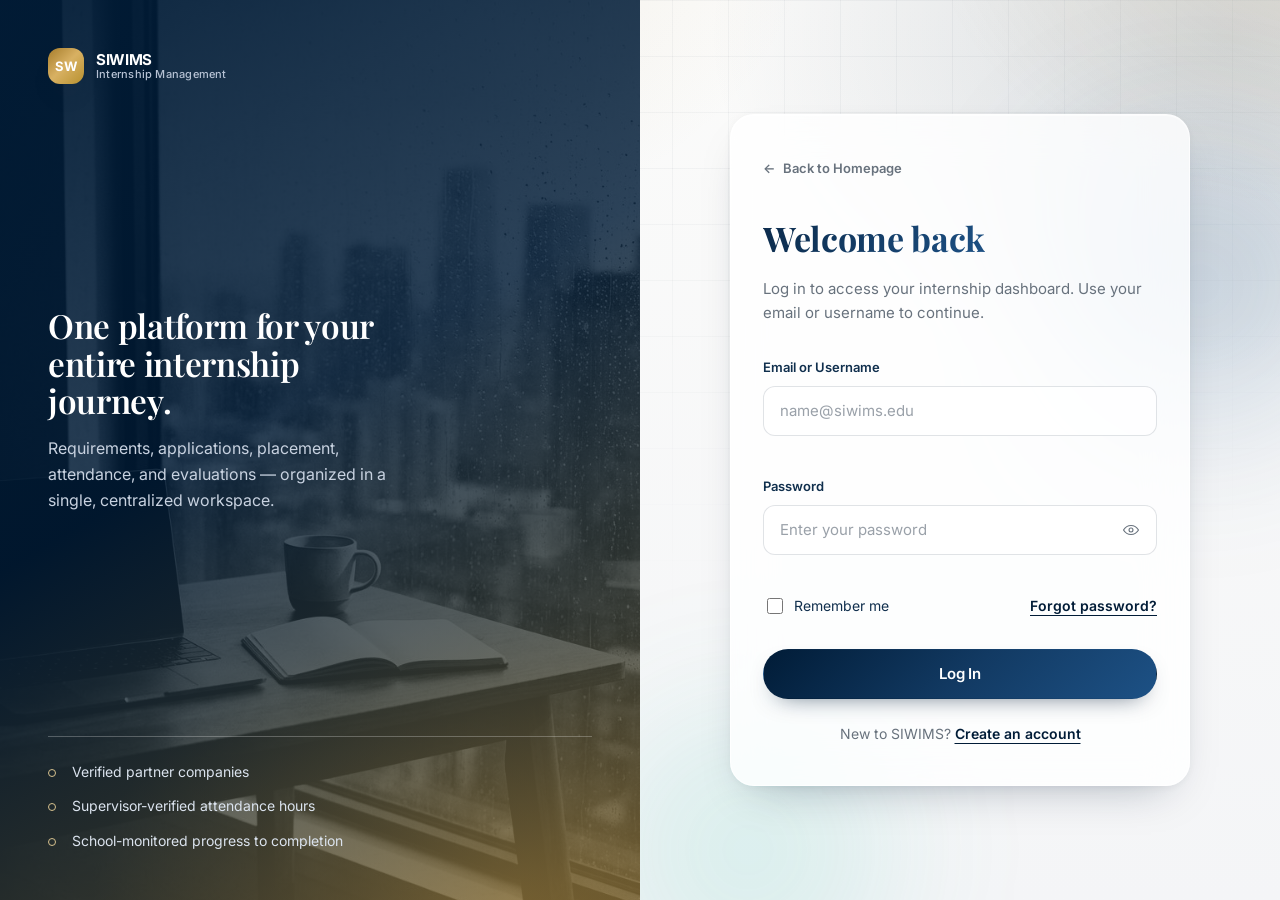
==== login.html @ 23175df8 "initial draft" ====
<!DOCTYPE html>
<html lang="en">
  <head>
    <meta charset="UTF-8" />
    <meta name="viewport" content="width=device-width, initial-scale=1.0" />
    <title>Log In | SIWIMS</title>
    <link rel="preconnect" href="https://fonts.googleapis.com" />
    <link rel="preconnect" href="https://fonts.gstatic.com" crossorigin />
    <link
      href="https://fonts.googleapis.com/css2?family=Inter:wght@400;500;600;700;800&family=Playfair+Display:wght@500;600;700&display=swap"
      rel="stylesheet"
    />
    <link rel="stylesheet" href="css/style.css" />
    <link rel="stylesheet" href="css/login.css" />
  </head>
  <body class="login-body">
    <div class="ambient" aria-hidden="true">
      <span class="orb orb--a"></span>
      <span class="orb orb--b"></span>
      <span class="orb orb--c"></span>
    </div>

    <main class="login-shell">
      <!-- ==================== Brand panel ==================== -->
      <section class="login-aside" aria-label="About SIWIMS">
        <img
          class="login-aside-image"
          src="assets/images/login-side.jpg"
          alt="Minimal modern workspace with a laptop and notebook"
        />
        <div class="login-aside-overlay">
          <a class="brand login-brand" href="index.html">
            <span class="brand-mark" aria-hidden="true">SW</span>
            <span class="brand-name">
              <strong>SIWIMS</strong>
              <span>Internship Management</span>
            </span>
          </a>

          <div class="login-aside-copy">
            <h2>One platform for your entire internship journey.</h2>
            <p>
              Requirements, applications, placement, attendance, and
              evaluations &mdash; organized in a single, centralized workspace.
            </p>
          </div>

          <ul class="login-aside-points">
            <li>Verified partner companies</li>
            <li>Supervisor-verified attendance hours</li>
            <li>School-monitored progress to completion</li>
          </ul>
        </div>
      </section>

      <!-- ==================== Form panel ==================== -->
      <section class="login-main">
        <div class="login-card glass glass--strong">
          <a class="login-back" href="index.html">
            <span aria-hidden="true">&larr;</span> Back to Homepage
          </a>

          <header class="login-header">
            <span class="brand login-mobile-brand">
              <span class="brand-mark" aria-hidden="true">SW</span>
              <span class="brand-name"><strong>SIWIMS</strong></span>
            </span>
            <h1 class="login-title">Welcome back</h1>
            <p class="login-subtitle">
              Log in to access your internship dashboard. Use your email or
              username to continue.
            </p>
          </header>

          <div
            id="loginAlert"
            class="alert alert--error"
            role="alert"
            aria-live="polite"
            hidden
          >
            <span id="loginAlertText"></span>
          </div>

          <form id="loginForm" class="login-form" novalidate>
            <div class="form-field">
              <label class="form-label" for="identifier">Email or Username</label>
              <input
                class="form-control"
                type="text"
                id="identifier"
                name="identifier"
                autocomplete="username"
                placeholder="name@siwims.edu"
                aria-describedby="identifierError"
                required
              />
              <p class="form-error" id="identifierError" aria-live="polite"></p>
            </div>

            <div class="form-field">
              <label class="form-label" for="password">Password</label>
              <div class="password-wrap">
                <input
                  class="form-control"
                  type="password"
                  id="password"
                  name="password"
                  autocomplete="current-password"
                  placeholder="Enter your password"
                  aria-describedby="passwordError"
                  required
                />
                <button
                  class="password-toggle"
                  type="button"
                  id="passwordToggle"
                  aria-label="Show password"
                  aria-pressed="false"
                >
                  <svg
                    class="icon-eye"
                    viewBox="0 0 24 24"
                    fill="none"
                    stroke="currentColor"
                    stroke-width="1.5"
                    stroke-linecap="round"
                    stroke-linejoin="round"
                    aria-hidden="true"
                  >
                    <path d="M2 12s3.6-6 10-6 10 6 10 6-3.6 6-10 6-10-6-10-6Z" />
                    <circle cx="12" cy="12" r="2.6" />
                  </svg>
                  <svg
                    class="icon-eye-off"
                    viewBox="0 0 24 24"
                    fill="none"
                    stroke="currentColor"
                    stroke-width="1.5"
                    stroke-linecap="round"
                    stroke-linejoin="round"
                    aria-hidden="true"
                    hidden
                  >
                    <path d="M3 3l18 18" />
                    <path d="M10.6 6.2A9.7 9.7 0 0 1 12 6c6.4 0 10 6 10 6a17 17 0 0 1-3.3 3.9" />
                    <path d="M6.3 7.5A16.6 16.6 0 0 0 2 12s3.6 6 10 6a9.6 9.6 0 0 0 3.7-.7" />
                  </svg>
                </button>
              </div>
              <p class="form-error" id="passwordError" aria-live="polite"></p>
            </div>

            <div class="login-row">
              <label class="checkbox">
                <input type="checkbox" id="rememberMe" name="rememberMe" />
                <span>Remember me</span>
              </label>
              <a class="btn-link" href="#" id="forgotPassword">Forgot password?</a>
            </div>

            <button class="btn btn-primary login-submit" type="submit" id="loginSubmit">
              Log In
            </button>
          </form>

          <p class="login-signup">
            New to SIWIMS?
            <a class="btn-link" href="register.html">Create an account</a>
          </p>
        </div>
      </section>
    </main>

    <script src="js/auth.js"></script>
    <script src="js/login.js"></script>
  </body>
</html>
---- css/style.css ----
/* ==========================================================================
   SIWIMS - Shared Design System
   Student Internship and Work Immersion Management System
   Navy-and-gold premium academic identity: serif display headings,
   sans-serif interface text, white surfaces.
   ========================================================================== */

/* --------------------------------------------------------------------------
   1. Design tokens
   -------------------------------------------------------------------------- */
:root {
  /* Brand palette (deep navy + warm gold on white) */
  --color-primary: #011c37;
  --color-primary-hover: #102f4d;
  --color-secondary: #102f4d;
  --color-accent: #aa8439;
  --color-accent-hover: #96732f;
  --color-accent-light: #d6c18e;
  --color-accent-soft: rgba(170, 132, 57, 0.12);
  --color-background: #fefefe;
  --color-surface: #ffffff;
  --color-background-secondary: #f5f5f3;
  --color-border: #e7e7e4;
  --color-text-muted: #68727d;
  --color-text: #252b32;

  /* Functional status colors (used sparingly, always paired with text) */
  --color-success: #27845a;
  --color-success-bg: #e7f2ec;
  --color-warning: #c28a28;
  --color-warning-bg: #faf2e1;
  --color-danger: #c34d4d;
  --color-danger-bg: #f9ebeb;
  --color-info: #3976a8;
  --color-info-bg: #eaf1f8;
  --color-inactive: #858b91;
  --color-inactive-bg: #f0f1f3;

  /* Typography */
  --font-heading: "Playfair Display", Georgia, "Times New Roman", serif;
  --font-primary: "Inter", -apple-system, BlinkMacSystemFont, "Segoe UI",
    Roboto, Arial, sans-serif;

  /* Raw channels (for layered rgba compositing) */
  --primary-rgb: 1, 28, 55;
  --accent-rgb: 170, 132, 57;

  /* Shape */
  --radius-sm: 8px;
  --radius-md: 12px;
  --radius-lg: 18px;
  --radius-xl: 24px;
  --radius-2xl: 32px;
  --radius-pill: 999px;

  /* Elevation */
  --shadow-sm: 0 1px 2px rgba(1, 28, 55, 0.05);
  --shadow-md: 0 8px 24px rgba(1, 28, 55, 0.08);
  --shadow-lg: 0 20px 48px rgba(1, 28, 55, 0.12);
  --shadow-xl: 0 36px 80px -32px rgba(1, 28, 55, 0.45);
  --shadow-accent: 0 16px 36px -16px rgba(170, 132, 57, 0.55);

  /* Glassmorphism surfaces */
  --glass-bg: rgba(255, 255, 255, 0.62);
  --glass-bg-strong: rgba(255, 255, 255, 0.82);
  --glass-bg-soft: rgba(255, 255, 255, 0.4);
  --glass-border: rgba(255, 255, 255, 0.7);
  --glass-border-soft: rgba(255, 255, 255, 0.38);
  --glass-blur: blur(22px) saturate(165%);
  --glass-shadow: 0 20px 44px -24px rgba(1, 28, 55, 0.34),
    0 2px 10px rgba(1, 28, 55, 0.05), inset 0 1px 0 rgba(255, 255, 255, 0.55);

  /* Gradients */
  --grad-primary: linear-gradient(135deg, #011c37 0%, #123a63 52%, #1d5185 100%);
  --grad-accent: linear-gradient(135deg, #a67c2b 0%, #d8b163 48%, #b8912f 100%);
  --grad-royal: linear-gradient(135deg, #22306b 0%, #3f5bd6 55%, #6d8bff 100%);
  --grad-emerald: linear-gradient(135deg, #063b39 0%, #0f9b8e 55%, #35c4b0 100%);
  --grad-violet: linear-gradient(135deg, #3a1d63 0%, #7c5cff 55%, #a98bff 100%);
  --grad-page: radial-gradient(
      1100px 620px at 12% -8%,
      rgba(170, 132, 57, 0.16),
      transparent 60%
    ),
    radial-gradient(
      900px 600px at 96% 4%,
      rgba(1, 28, 55, 0.14),
      transparent 58%
    ),
    linear-gradient(180deg, #fbfbfa 0%, #f4f5f7 100%);

  /* Motion */
  --ease-out: cubic-bezier(0.22, 1, 0.36, 1);
  --ease-spring: cubic-bezier(0.34, 1.56, 0.64, 1);
  --duration: 240ms;

  /* Role accent defaults (overridden per dashboard role) */
  --role-accent: var(--color-accent);
  --role-rgb: var(--accent-rgb);
  --role-grad: var(--grad-accent);

  /* Spacing scale */
  --space-1: 4px;
  --space-2: 8px;
  --space-3: 12px;
  --space-4: 16px;
  --space-5: 24px;
  --space-6: 32px;
  --space-7: 40px;
  --space-8: 48px;

  /* Layout */
  --container: 1200px;
  --nav-height: 72px;

  /* Motion */
  --transition: 180ms cubic-bezier(0.4, 0, 0.2, 1);
}

/* --------------------------------------------------------------------------
   2. Reset & base
   -------------------------------------------------------------------------- */
*,
*::before,
*::after {
  box-sizing: border-box;
}

html {
  scroll-behavior: smooth;
  scroll-padding-top: calc(var(--nav-height) + 16px);
  -webkit-text-size-adjust: 100%;
}

body {
  margin: 0;
  font-family: var(--font-primary);
  font-size: 16px;
  line-height: 1.6;
  color: var(--color-text);
  background-color: var(--color-background);
  background-image: var(--grad-page);
  background-attachment: fixed;
  -webkit-font-smoothing: antialiased;
  -moz-osx-font-smoothing: grayscale;
  overflow-x: hidden;
}

img {
  display: block;
  max-width: 100%;
  height: auto;
}

a {
  color: inherit;
  text-decoration: none;
}

button,
input,
select,
textarea {
  font-family: inherit;
  font-size: inherit;
  color: inherit;
}

h1,
h2,
h3,
h4,
h5,
h6,
p {
  margin: 0;
}

ul {
  margin: 0;
  padding: 0;
  list-style: none;
}

:focus-visible {
  outline: 2px solid var(--color-primary);
  outline-offset: 2px;
}

/* --------------------------------------------------------------------------
   3. Typography helpers
   -------------------------------------------------------------------------- */
.display-title {
  font-family: var(--font-heading);
  font-size: clamp(2.5rem, 5vw, 4rem);
  line-height: 1.06;
  letter-spacing: -0.01em;
  font-weight: 700;
}

.section-title {
  font-family: var(--font-heading);
  font-size: clamp(1.75rem, 3vw, 2.5rem);
  line-height: 1.14;
  letter-spacing: -0.01em;
  font-weight: 600;
}

.section-subtitle {
  color: var(--color-text-muted);
  font-size: 1.0625rem;
  max-width: 62ch;
}

.eyebrow {
  display: inline-flex;
  align-items: center;
  gap: var(--space-2);
  font-size: 0.75rem;
  font-weight: 600;
  letter-spacing: 0.16em;
  text-transform: uppercase;
  color: var(--color-accent);
}

.eyebrow::before {
  content: "";
  width: 24px;
  height: 1px;
  background: var(--color-accent);
}

/* --------------------------------------------------------------------------
   4. Layout helpers
   -------------------------------------------------------------------------- */
.container {
  width: 100%;
  max-width: var(--container);
  margin: 0 auto;
  padding: 0 var(--space-5);
}

.section {
  padding: var(--space-8) 0;
}

.section-head {
  display: flex;
  flex-direction: column;
  gap: var(--space-4);
  margin-bottom: var(--space-7);
  max-width: 720px;
}

.section-head--center {
  align-items: center;
  text-align: center;
  margin-left: auto;
  margin-right: auto;
}

.section-head--center .section-subtitle {
  margin: 0 auto;
}

.divider {
  height: 1px;
  background: var(--color-border);
  border: 0;
}

/* --------------------------------------------------------------------------
   5. Buttons
   -------------------------------------------------------------------------- */
.btn {
  position: relative;
  display: inline-flex;
  align-items: center;
  justify-content: center;
  gap: var(--space-2);
  padding: 0 var(--space-5);
  height: 48px;
  border-radius: var(--radius-pill);
  border: 1px solid transparent;
  font-size: 0.9375rem;
  font-weight: 600;
  letter-spacing: -0.01em;
  cursor: pointer;
  white-space: nowrap;
  overflow: hidden;
  isolation: isolate;
  transition: background-color var(--transition), color var(--transition),
    border-color var(--transition), transform var(--duration) var(--ease-out),
    box-shadow var(--duration) var(--ease-out);
}

.btn:active {
  transform: translateY(1px) scale(0.99);
}

.btn-primary {
  background-image: var(--grad-primary);
  color: #ffffff;
  box-shadow: 0 10px 24px -14px rgba(1, 28, 55, 0.7);
}

.btn-primary:hover {
  transform: translateY(-2px);
  box-shadow: 0 18px 34px -14px rgba(1, 28, 55, 0.75);
}

.btn-accent {
  background-image: var(--grad-accent);
  color: #ffffff;
  box-shadow: var(--shadow-accent);
}

.btn-accent:hover {
  transform: translateY(-2px);
  box-shadow: 0 22px 42px -16px rgba(170, 132, 57, 0.7);
}

/* Sheen sweep on accent / primary buttons */
.btn-primary::after,
.btn-accent::after {
  content: "";
  position: absolute;
  inset: 0;
  z-index: -1;
  background: linear-gradient(
    115deg,
    transparent 30%,
    rgba(255, 255, 255, 0.45) 48%,
    transparent 66%
  );
  transform: translateX(-120%);
  transition: transform 620ms var(--ease-out);
}

.btn-primary:hover::after,
.btn-accent:hover::after {
  transform: translateX(120%);
}

.btn-secondary {
  background-color: rgba(255, 255, 255, 0.55);
  color: var(--color-primary);
  border-color: rgba(1, 28, 55, 0.22);
  backdrop-filter: blur(10px);
}

.btn-secondary:hover {
  background-color: var(--color-primary);
  color: #ffffff;
  transform: translateY(-2px);
  box-shadow: 0 16px 32px -16px rgba(1, 28, 55, 0.6);
}

.btn-ghost {
  background-color: transparent;
  color: var(--color-secondary);
  border-color: var(--color-border);
}

.btn-ghost:hover {
  border-color: var(--color-accent);
  color: var(--color-accent);
  background: var(--color-accent-soft);
}

.btn-link {
  background: none;
  border: 0;
  padding: 0;
  height: auto;
  font-weight: 600;
  color: var(--color-primary);
  cursor: pointer;
  text-decoration: underline;
  text-underline-offset: 4px;
}

.btn-sm {
  height: 36px;
  padding: 0 var(--space-4);
  font-size: 0.8125rem;
}

.btn:disabled,
.btn[aria-disabled="true"] {
  opacity: 0.5;
  cursor: not-allowed;
  pointer-events: none;
}

/* --------------------------------------------------------------------------
   6. Cards
   -------------------------------------------------------------------------- */
.card {
  background: var(--glass-bg-strong);
  border: 1px solid var(--glass-border);
  border-radius: var(--radius-lg);
  padding: var(--space-5);
  backdrop-filter: var(--glass-blur);
  -webkit-backdrop-filter: var(--glass-blur);
  box-shadow: var(--glass-shadow);
}

.card-title {
  font-size: 1.0625rem;
  font-weight: 700;
  letter-spacing: -0.01em;
}

.card-text {
  color: var(--color-text-muted);
  font-size: 0.9375rem;
}

/* --------------------------------------------------------------------------
   7. Status badges
   -------------------------------------------------------------------------- */
.badge {
  display: inline-flex;
  align-items: center;
  gap: 6px;
  padding: 3px 10px;
  border-radius: 999px;
  font-size: 0.75rem;
  font-weight: 600;
  letter-spacing: 0.01em;
  white-space: nowrap;
}

.badge::before {
  content: "";
  width: 6px;
  height: 6px;
  border-radius: 50%;
  background: currentColor;
}

.badge--success {
  color: var(--color-success);
  background: var(--color-success-bg);
}

.badge--warning {
  color: var(--color-warning);
  background: var(--color-warning-bg);
}

.badge--danger {
  color: var(--color-danger);
  background: var(--color-danger-bg);
}

.badge--info {
  color: var(--color-info);
  background: var(--color-info-bg);
}

.badge--neutral {
  color: var(--color-inactive);
  background: var(--color-inactive-bg);
}

/* --------------------------------------------------------------------------
   8. Forms
   -------------------------------------------------------------------------- */
.form-field {
  display: flex;
  flex-direction: column;
  gap: var(--space-2);
  margin-bottom: var(--space-4);
}

.form-label {
  font-size: 0.8125rem;
  font-weight: 600;
  color: var(--color-secondary);
}

.form-control {
  width: 100%;
  height: 50px;
  padding: 0 var(--space-4);
  background: rgba(255, 255, 255, 0.72);
  border: 1px solid rgba(1, 28, 55, 0.12);
  border-radius: var(--radius-md);
  font-size: 0.9375rem;
  transition: border-color var(--transition), box-shadow var(--transition),
    background-color var(--transition);
}

.form-control::placeholder {
  color: #9aa1a9;
}

.form-control:hover {
  border-color: rgba(1, 28, 55, 0.24);
}

.form-control:focus {
  outline: none;
  background: #ffffff;
  border-color: var(--color-primary);
  box-shadow: 0 0 0 4px rgba(1, 28, 55, 0.1),
    0 8px 20px -12px rgba(1, 28, 55, 0.45);
}

.form-control.is-invalid {
  border-color: var(--color-danger);
  background: #fffafa;
}

.form-control.is-invalid:focus {
  box-shadow: 0 0 0 4px rgba(195, 77, 77, 0.14);
}

.form-error {
  min-height: 16px;
  font-size: 0.75rem;
  color: var(--color-danger);
}

.form-hint {
  font-size: 0.75rem;
  color: var(--color-text-muted);
}

/* --------------------------------------------------------------------------
   9. Feedback messages
   -------------------------------------------------------------------------- */
.alert {
  display: flex;
  align-items: flex-start;
  gap: var(--space-3);
  padding: var(--space-3) var(--space-4);
  border-radius: var(--radius-md);
  font-size: 0.875rem;
  border: 1px solid transparent;
}

.alert--error {
  color: var(--color-danger);
  background: var(--color-danger-bg);
  border-color: #f0d5d4;
}

.alert--success {
  color: var(--color-success);
  background: var(--color-success-bg);
  border-color: #cbe3d7;
}

.alert--info {
  color: var(--color-info);
  background: var(--color-info-bg);
  border-color: #d2e1ee;
}

[hidden] {
  display: none !important;
}

/* --------------------------------------------------------------------------
   10. Utilities
   -------------------------------------------------------------------------- */
.text-muted {
  color: var(--color-text-muted);
}

.sr-only {
  position: absolute;
  width: 1px;
  height: 1px;
  padding: 0;
  margin: -1px;
  overflow: hidden;
  clip: rect(0, 0, 0, 0);
  white-space: nowrap;
  border: 0;
}

/* Brand logo mark (shared across nav + sidebar + login) */
.brand {
  display: inline-flex;
  align-items: center;
  gap: var(--space-3);
  font-weight: 700;
  letter-spacing: -0.02em;
}

.brand-mark {
  display: inline-flex;
  align-items: center;
  justify-content: center;
  width: 36px;
  height: 36px;
  border-radius: var(--radius-md);
  background: var(--color-primary);
  color: var(--color-accent-light);
  font-size: 0.8125rem;
  font-weight: 700;
  letter-spacing: 0.02em;
  flex-shrink: 0;
}

.brand-name {
  display: flex;
  flex-direction: column;
  line-height: 1.1;
}

.brand-name strong {
  font-size: 0.9375rem;
}

.brand-name span {
  font-size: 0.6875rem;
  font-weight: 500;
  color: var(--color-text-muted);
  letter-spacing: 0.02em;
}

/* --------------------------------------------------------------------------
   11. Glassmorphism & surface utilities
   -------------------------------------------------------------------------- */
.glass {
  background: var(--glass-bg);
  border: 1px solid var(--glass-border);
  backdrop-filter: var(--glass-blur);
  -webkit-backdrop-filter: var(--glass-blur);
  box-shadow: var(--glass-shadow);
}

.glass--strong {
  background: var(--glass-bg-strong);
}

.glass--soft {
  background: var(--glass-bg-soft);
  border-color: var(--glass-border-soft);
}

.lift {
  transition: transform var(--duration) var(--ease-out),
    box-shadow var(--duration) var(--ease-out),
    border-color var(--duration) var(--ease-out);
}

.lift:hover {
  transform: translateY(-6px);
  box-shadow: var(--shadow-xl);
}

/* Gradient headline text */
.gradient-text {
  background-image: linear-gradient(120deg, #0b2a4a 0%, #1d5185 55%, #2c6ea8 100%);
  -webkit-background-clip: text;
  background-clip: text;
  color: transparent;
}

.gradient-text--accent {
  background-image: linear-gradient(120deg, #a67c2b 0%, #d8b163 50%, #b8912f 100%);
  -webkit-background-clip: text;
  background-clip: text;
  color: transparent;
}

.gradient-text--role {
  background-image: linear-gradient(120deg, var(--role-accent) 0%, #123a63 120%);
  -webkit-background-clip: text;
  background-clip: text;
  color: transparent;
}

/* --------------------------------------------------------------------------
   12. Ambient backdrop graphics (decorative, non-interactive)
   -------------------------------------------------------------------------- */
.ambient {
  position: fixed;
  inset: 0;
  z-index: -1;
  overflow: hidden;
  pointer-events: none;
}

.ambient::before {
  content: "";
  position: absolute;
  inset: 0;
  background-image: linear-gradient(
      rgba(1, 28, 55, 0.035) 1px,
      transparent 1px
    ),
    linear-gradient(90deg, rgba(1, 28, 55, 0.035) 1px, transparent 1px);
  background-size: 56px 56px;
  mask-image: radial-gradient(120% 90% at 50% 0%, #000 20%, transparent 78%);
  -webkit-mask-image: radial-gradient(
    120% 90% at 50% 0%,
    #000 20%,
    transparent 78%
  );
}

.orb {
  position: absolute;
  border-radius: 50%;
  filter: blur(70px);
  opacity: 0.55;
  will-change: transform;
}

.orb--a {
  width: 520px;
  height: 520px;
  top: -180px;
  left: -140px;
  background: radial-gradient(circle, rgba(170, 132, 57, 0.55), transparent 68%);
  animation: floatA 20s var(--ease-out) infinite;
}

.orb--b {
  width: 460px;
  height: 460px;
  top: 6%;
  right: -150px;
  background: radial-gradient(circle, rgba(29, 81, 133, 0.5), transparent 66%);
  animation: floatB 24s var(--ease-out) infinite;
}

.orb--c {
  width: 420px;
  height: 420px;
  bottom: -160px;
  left: 42%;
  background: radial-gradient(circle, rgba(53, 196, 176, 0.4), transparent 66%);
  animation: floatC 28s var(--ease-out) infinite;
}

/* --------------------------------------------------------------------------
   13. Motion keyframes
   -------------------------------------------------------------------------- */
@keyframes floatA {
  0%,
  100% {
    transform: translate3d(0, 0, 0) scale(1);
  }
  50% {
    transform: translate3d(60px, 40px, 0) scale(1.08);
  }
}

@keyframes floatB {
  0%,
  100% {
    transform: translate3d(0, 0, 0) scale(1);
  }
  50% {
    transform: translate3d(-50px, 60px, 0) scale(1.12);
  }
}

@keyframes floatC {
  0%,
  100% {
    transform: translate3d(0, 0, 0) scale(1);
  }
  50% {
    transform: translate3d(40px, -50px, 0) scale(1.1);
  }
}

@keyframes floatY {
  0%,
  100% {
    transform: translateY(0);
  }
  50% {
    transform: translateY(-12px);
  }
}

@keyframes pulseGlow {
  0%,
  100% {
    opacity: 0.7;
  }
  50% {
    opacity: 1;
  }
}

@keyframes dash {
  from {
    stroke-dashoffset: var(--dash-len, 300);
  }
  to {
    stroke-dashoffset: 0;
  }
}

@keyframes riseIn {
  from {
    opacity: 0;
    transform: translateY(18px);
  }
  to {
    opacity: 1;
    transform: translateY(0);
  }
}

@keyframes growUp {
  from {
    transform: scaleY(0);
  }
  to {
    transform: scaleY(1);
  }
}

/* Scroll-reveal helper (progressive enhancement) */
[data-reveal] {
  opacity: 1;
}

.js [data-reveal] {
  opacity: 0;
  transform: translateY(22px);
}

.js [data-reveal].is-visible {
  animation: riseIn 700ms var(--ease-out) forwards;
}

[data-reveal-delay="1"] {
  animation-delay: 90ms;
}

[data-reveal-delay="2"] {
  animation-delay: 180ms;
}

[data-reveal-delay="3"] {
  animation-delay: 270ms;
}

[data-reveal-delay="4"] {
  animation-delay: 360ms;
}

@media (prefers-reduced-motion: reduce) {
  * {
    animation-duration: 0.001ms !important;
    transition-duration: 0.001ms !important;
    scroll-behavior: auto !important;
  }
}
---- css/login.css ----
/* ==========================================================================
   SIWIMS - Authentication pages (login + registration)
   ========================================================================== */

.login-body {
  background-color: var(--color-background-secondary);
}

.login-shell {
  position: relative;
  z-index: 1;
  display: grid;
  grid-template-columns: minmax(0, 1fr) minmax(0, 1fr);
  min-height: 100vh;
}

/* --------------------------------------------------------------------------
   Brand / image panel
   -------------------------------------------------------------------------- */
.login-aside {
  position: relative;
  overflow: hidden;
  background: var(--color-primary);
}

.login-aside-image {
  position: absolute;
  inset: 0;
  width: 100%;
  height: 100%;
  object-fit: cover;
  filter: grayscale(100%) contrast(1.05);
  opacity: 0.5;
}

.login-aside::after {
  content: "";
  position: absolute;
  inset: 0;
  background: linear-gradient(
      150deg,
      rgba(1, 28, 55, 0.9) 0%,
      rgba(1, 28, 55, 0.65) 45%,
      rgba(170, 132, 57, 0.45) 100%
    ),
    radial-gradient(600px 400px at 80% 100%, rgba(170, 132, 57, 0.5), transparent 70%);
}

.login-aside-overlay {
  position: relative;
  z-index: 1;
  display: flex;
  flex-direction: column;
  justify-content: space-between;
  height: 100%;
  padding: var(--space-8);
  color: #fff;
}

.login-aside .brand-mark {
  background: var(--grad-accent);
  color: #ffffff;
  box-shadow: var(--shadow-accent);
}

.login-aside .brand-name strong {
  color: #ffffff;
}

.login-aside .brand-name span {
  color: #b7c2d4;
}

.login-aside-copy {
  max-width: 34ch;
}

.login-aside-copy h2 {
  font-family: var(--font-heading);
  font-size: clamp(1.75rem, 2.6vw, 2.5rem);
  line-height: 1.14;
  letter-spacing: -0.01em;
  font-weight: 600;
}

.login-aside-copy p {
  margin-top: var(--space-4);
  font-size: 1rem;
  color: #c8d2e0;
}

.login-aside-points {
  display: flex;
  flex-direction: column;
  gap: var(--space-3);
  padding-top: var(--space-5);
  border-top: 1px solid rgba(255, 255, 255, 0.25);
}

.login-aside-points li {
  position: relative;
  padding-left: var(--space-5);
  font-size: 0.875rem;
  color: #dbe3ee;
}

.login-aside-points li::before {
  content: "";
  position: absolute;
  left: 0;
  top: 8px;
  width: 8px;
  height: 8px;
  border: 1px solid var(--color-accent-light);
  border-radius: 50%;
}

/* --------------------------------------------------------------------------
   Form panel
   -------------------------------------------------------------------------- */
.login-main {
  position: relative;
  display: flex;
  align-items: center;
  justify-content: center;
  padding: var(--space-8) var(--space-5);
  background: radial-gradient(
    700px 500px at 110% -10%,
    rgba(170, 132, 57, 0.14),
    transparent 60%
  );
}

.login-card {
  width: 100%;
  max-width: 460px;
  padding: var(--space-7) var(--space-6);
  border-radius: var(--radius-xl);
}

.login-card--wide {
  max-width: 600px;
}

.login-back {
  display: inline-flex;
  align-items: center;
  gap: 8px;
  font-size: 0.8125rem;
  font-weight: 600;
  color: var(--color-text-muted);
  margin-bottom: var(--space-6);
  transition: color var(--transition), transform var(--duration) var(--ease-out);
}

.login-back:hover {
  color: var(--color-primary);
  transform: translateX(-3px);
}

.login-mobile-brand {
  display: none;
  margin-bottom: var(--space-5);
}

.login-title {
  font-family: var(--font-heading);
  font-size: 2.125rem;
  letter-spacing: -0.01em;
  font-weight: 700;
  background-image: linear-gradient(120deg, #0b2a4a 0%, #1d5185 60%, #2c6ea8 100%);
  -webkit-background-clip: text;
  background-clip: text;
  color: transparent;
}

.login-subtitle {
  margin-top: var(--space-3);
  color: var(--color-text-muted);
  font-size: 0.9375rem;
}

.login-header {
  margin-bottom: var(--space-6);
}

.login-form {
  margin-top: var(--space-5);
}

.login-form .form-field:last-of-type {
  margin-bottom: var(--space-2);
}

.req-dot {
  color: var(--color-danger);
  font-weight: 700;
}

/* Two-column field rows */
.form-row-2 {
  display: grid;
  grid-template-columns: repeat(2, minmax(0, 1fr));
  gap: 0 var(--space-4);
}

/* Password field */
.password-wrap {
  position: relative;
}

.password-wrap .form-control {
  padding-right: 52px;
}

.password-toggle {
  position: absolute;
  top: 50%;
  right: 6px;
  transform: translateY(-50%);
  display: inline-flex;
  align-items: center;
  justify-content: center;
  width: 40px;
  height: 36px;
  background: transparent;
  border: 0;
  border-radius: var(--radius-sm);
  color: var(--color-text-muted);
  cursor: pointer;
  transition: color var(--transition), background-color var(--transition);
}

.password-toggle:hover {
  color: var(--color-primary);
  background: rgba(1, 28, 55, 0.06);
}

.password-toggle svg {
  width: 18px;
  height: 18px;
}

/* Password strength meter */
.pw-meter {
  margin-top: 2px;
}

.pw-meter-track {
  display: block;
  height: 6px;
  width: 100%;
  border-radius: var(--radius-pill);
  background: rgba(1, 28, 55, 0.1);
  overflow: hidden;
}

.pw-meter-bar {
  display: block;
  height: 100%;
  width: 0;
  border-radius: var(--radius-pill);
  background: var(--color-danger);
  transition: width var(--duration) var(--ease-out),
    background-color var(--duration) var(--ease-out);
}

.pw-meter[data-strength="warning"] .pw-meter-bar {
  background: var(--color-warning);
}

.pw-meter[data-strength="info"] .pw-meter-bar {
  background: var(--color-info);
}

.pw-meter[data-strength="success"] .pw-meter-bar {
  background: var(--color-success);
}

.form-hint--danger {
  color: var(--color-danger);
}

.form-hint--warning {
  color: var(--color-warning);
}

.form-hint--info {
  color: var(--color-info);
}

.form-hint--success {
  color: var(--color-success);
}

/* Role picker */
.role-picker {
  display: grid;
  grid-template-columns: repeat(2, minmax(0, 1fr));
  gap: var(--space-3);
}

.role-option {
  position: relative;
  cursor: pointer;
}

.role-option input {
  position: absolute;
  opacity: 0;
  width: 1px;
  height: 1px;
}

.role-option-body {
  display: flex;
  align-items: center;
  gap: var(--space-3);
  height: 100%;
  padding: var(--space-3);
  border: 1px solid rgba(1, 28, 55, 0.14);
  border-radius: var(--radius-md);
  background: rgba(255, 255, 255, 0.6);
  transition: border-color var(--duration) var(--ease-out),
    background-color var(--duration) var(--ease-out),
    box-shadow var(--duration) var(--ease-out),
    transform var(--duration) var(--ease-out);
}

.role-option:hover .role-option-body {
  border-color: rgba(1, 28, 55, 0.32);
  transform: translateY(-2px);
  box-shadow: var(--shadow-md);
}

.role-option input:focus-visible + .role-option-body {
  outline: 2px solid var(--color-primary);
  outline-offset: 2px;
}

.role-option input:checked + .role-option-body {
  border-color: var(--color-primary);
  background: linear-gradient(
    135deg,
    rgba(1, 28, 55, 0.06),
    rgba(170, 132, 57, 0.12)
  );
  box-shadow: 0 0 0 3px rgba(1, 28, 55, 0.1);
}

.role-option-icon {
  display: inline-flex;
  align-items: center;
  justify-content: center;
  width: 36px;
  height: 36px;
  flex-shrink: 0;
  border-radius: var(--radius-sm);
  background: rgba(1, 28, 55, 0.07);
  color: var(--color-secondary);
  transition: background-color var(--duration) var(--ease-out),
    color var(--duration) var(--ease-out);
}

.role-option-icon svg {
  width: 20px;
  height: 20px;
}

.role-option input:checked + .role-option-body .role-option-icon {
  background: var(--grad-primary);
  color: #fff;
}

.role-option-text {
  display: flex;
  flex-direction: column;
  line-height: 1.25;
  min-width: 0;
}

.role-option-text strong {
  font-size: 0.875rem;
  font-weight: 600;
}

.role-option-text small {
  font-size: 0.6875rem;
  color: var(--color-text-muted);
}

/* Remember / forgot row */
.login-row {
  display: flex;
  align-items: center;
  justify-content: space-between;
  gap: var(--space-4);
  margin: var(--space-2) 0 var(--space-5);
}

.checkbox {
  display: inline-flex;
  align-items: center;
  gap: var(--space-2);
  font-size: 0.875rem;
  color: var(--color-secondary);
  cursor: pointer;
}

.checkbox input {
  width: 16px;
  height: 16px;
  accent-color: var(--color-primary);
  cursor: pointer;
  flex-shrink: 0;
}

.checkbox--terms {
  align-items: flex-start;
  font-size: 0.8125rem;
  color: var(--color-text-muted);
  line-height: 1.5;
}

.checkbox--terms input {
  margin-top: 2px;
}

.login-row .btn-link {
  font-size: 0.875rem;
}

.login-submit {
  width: 100%;
  height: 50px;
  margin-top: var(--space-2);
}

.login-signup {
  margin-top: var(--space-5);
  font-size: 0.875rem;
  color: var(--color-text-muted);
  text-align: center;
}

/* --------------------------------------------------------------------------
   Responsive
   -------------------------------------------------------------------------- */
@media (max-width: 900px) {
  .login-shell {
    grid-template-columns: 1fr;
  }

  .login-aside {
    display: none;
  }

  .login-main {
    padding: var(--space-6) var(--space-5) var(--space-8);
  }

  .login-mobile-brand {
    display: inline-flex;
  }
}

@media (max-width: 560px) {
  .login-card {
    padding: var(--space-6) var(--space-5);
  }

  .form-row-2,
  .role-picker {
    grid-template-columns: minmax(0, 1fr);
  }
}
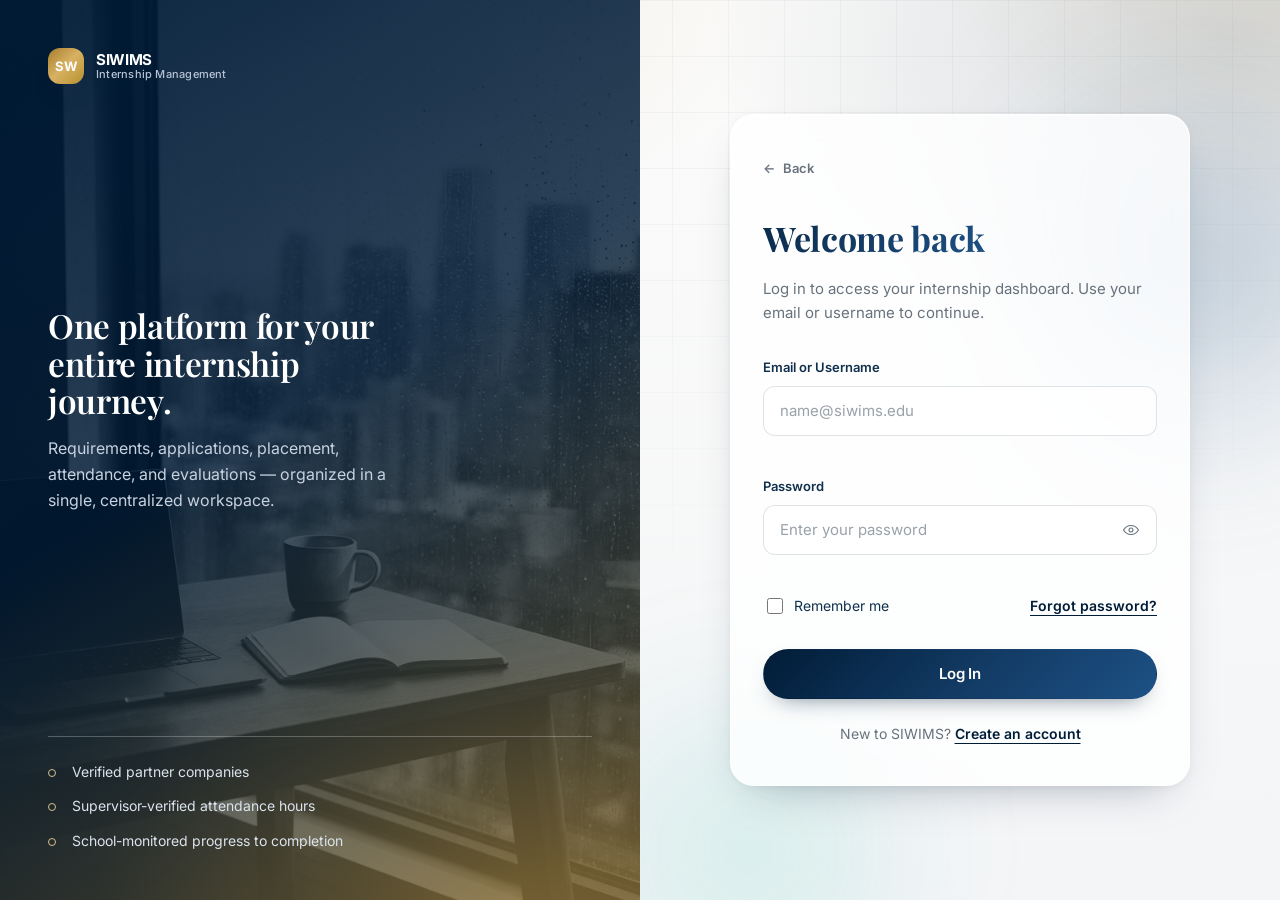
==== commit aca7a413: "second batch" ====
--- a/login.html
+++ b/login.html
@@ -56,8 +56,8 @@
       <!-- ==================== Form panel ==================== -->
       <section class="login-main">
         <div class="login-card glass glass--strong">
-          <a class="login-back" href="index.html">
-            <span aria-hidden="true">&larr;</span> Back to Homepage
+          <a class="login-back" href="index.html" data-back>
+            <span aria-hidden="true">&larr;</span> Back
           </a>
 
           <header class="login-header">
